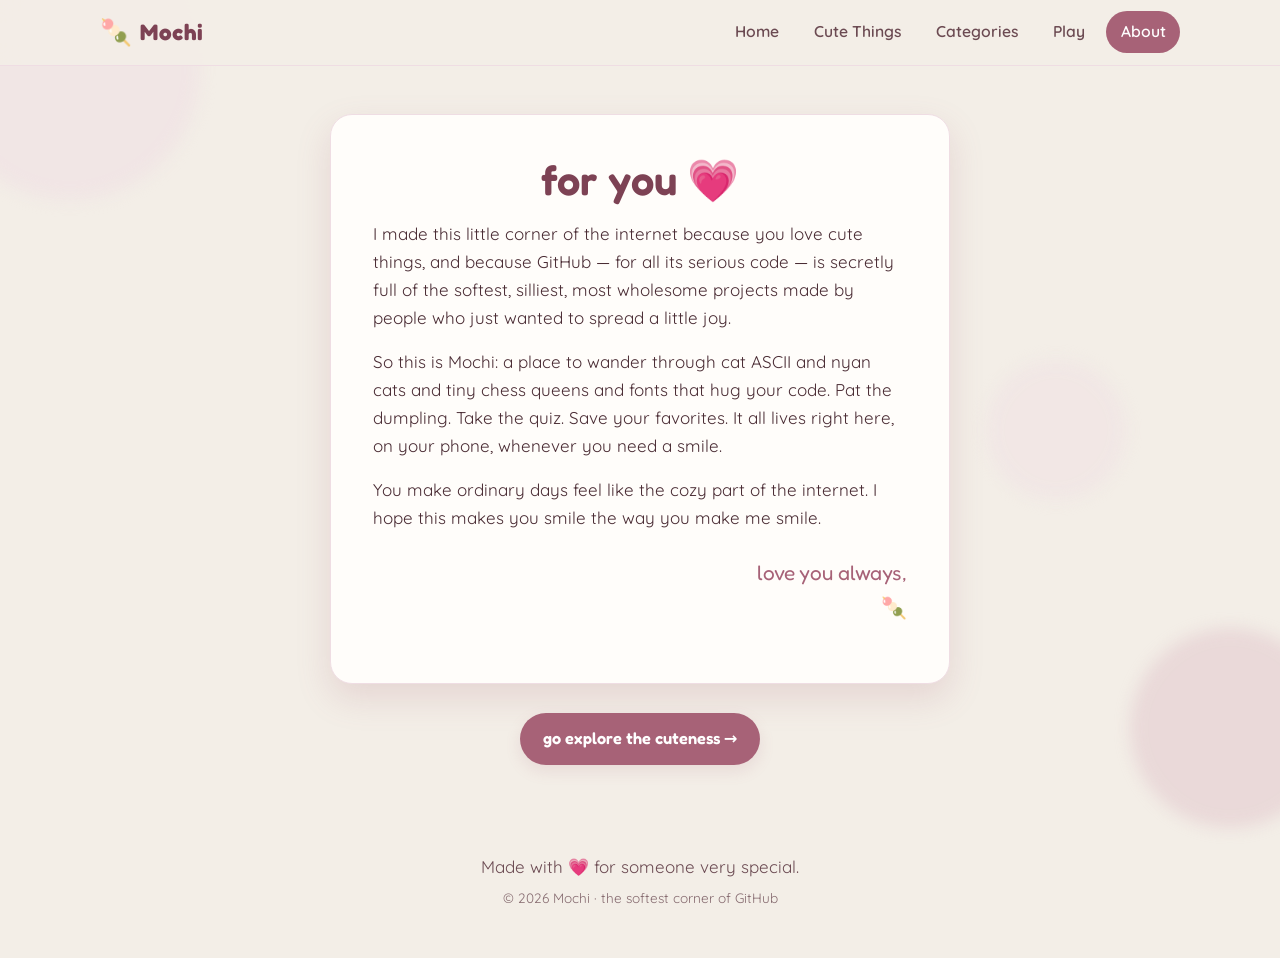
==== about.html @ 3a144804 "Create About page with heartfelt message and links This HTML file serves as the 'About' page for the" ====
<!DOCTYPE html>
<html lang="en">
<head>
  <meta charset="UTF-8">
  <meta name="viewport" content="width=device-width, initial-scale=1, viewport-fit=cover">
  <title>About · Mochi</title>
  <meta name="description" content="A little love letter.">
  <link rel="icon" href="data:image/svg+xml,<svg xmlns='http://www.w3.org/2000/svg' viewBox='0 0 100 100'><text y='.9em' font-size='90'>🍡</text></svg>">
  <link rel="preconnect" href="https://fonts.googleapis.com">
  <link rel="preconnect" href="https://fonts.gstatic.com" crossorigin>
  <link href="https://fonts.googleapis.com/css2?family=Fredoka:wght@500;600;700&family=Quicksand:wght@400;500;600;700&display=swap" rel="stylesheet">
  <link rel="stylesheet" href="assets/style.css">
</head>
<body>
  <div class="bg-deco" aria-hidden="true"><span></span><span></span><span></span></div>

  <header class="site-header">
    <div class="wrap header-inner">
      <a class="brand" href="index.html"><span class="brand-mark">🍡</span><span class="brand-name">Mochi</span></a>
      <button class="nav-toggle" aria-label="Open menu" aria-expanded="false">☰</button>
      <nav class="site-nav" aria-label="Main">
        <a href="index.html">Home</a>
        <a href="gallery.html">Cute Things</a>
        <a href="categories.html">Categories</a>
        <a href="play.html">Play</a>
        <a href="about.html">About</a>
      </nav>
    </div>
  </header>

  <main class="wrap">
    <section style="padding:3rem 0">
      <div class="letter reveal">
        <h1>for you 💗</h1>
        <p>I made this little corner of the internet because you love cute things, and because GitHub — for all its serious code — is secretly full of the softest, silliest, most wholesome projects made by people who just wanted to spread a little joy.</p>
        <p>So this is Mochi: a place to wander through cat ASCII and nyan cats and tiny chess queens and fonts that hug your code. Pat the dumpling. Take the quiz. Save your favorites. It all lives right here, on your phone, whenever you need a smile.</p>
        <p>You make ordinary days feel like the cozy part of the internet. I hope this makes you smile the way you make me smile.</p>
        <p class="sign">love you always,<br>🍡</p>
      </div>
      <p style="text-align:center;margin-top:1.8rem">
        <a class="btn" href="gallery.html">go explore the cuteness →</a>
      </p>
    </section>
  </main>

  <footer class="site-footer">
    <p>Made with <span class="heart">💗</span> for someone very special.</p>
    <p class="footer-small">© <span class="year"></span> Mochi · the softest corner of GitHub</p>
  </footer>

  <script src="assets/app.js" defer></script>
</body>
</html>
---- assets/style.css ----
/* ============================================================
   Mochi — the softest corner of GitHub
   Palette: cream #f3eee7 · rose #a76277
   ============================================================ */
:root{
  --cream:#f3eee7;
  --rose:#a76277;
  --rose-deep:#7d4254;
  --rose-soft:#d9b3bf;
  --rose-tint:#efdde3;
  --white:#fffdfa;
  --ink:#4a2c34;
  --ink-soft:#6b4a52;
  --shadow:0 14px 34px rgba(167,98,119,.18);
  --shadow-sm:0 6px 16px rgba(167,98,119,.14);
  --radius:22px;
  --radius-sm:14px;
  --font-head:'Fredoka','Baloo 2',system-ui,sans-serif;
  --font-body:'Quicksand','Nunito',system-ui,sans-serif;
  --maxw:1080px;
}

*{box-sizing:border-box;margin:0;padding:0}
html{scroll-behavior:smooth;-webkit-text-size-adjust:100%}
body{
  font-family:var(--font-body);
  color:var(--ink);
  background:var(--cream);
  line-height:1.65;
  font-size:clamp(15px,1.6vw,17px);
  overflow-x:hidden;
  -webkit-tap-highlight-color:transparent;
}
h1,h2,h3,h4{font-family:var(--font-head);color:var(--rose-deep);line-height:1.15;font-weight:600}
a{color:var(--rose);text-decoration:none}
img{max-width:100%;display:block}
.wrap{width:min(100% - 2.4rem,var(--maxw));margin-inline:auto}

/* ---------- background decorations ---------- */
.bg-deco{position:fixed;inset:0;z-index:-1;overflow:hidden;pointer-events:none}
.bg-deco span{position:absolute;border-radius:50%;filter:blur(8px);opacity:.5}
.bg-deco span:nth-child(1){width:260px;height:260px;background:var(--rose-tint);top:-60px;left:-60px}
.bg-deco span:nth-child(2){width:200px;height:200px;background:var(--rose-soft);bottom:8%;right:-50px;opacity:.35}
.bg-deco span:nth-child(3){width:140px;height:140px;background:var(--rose-tint);top:40%;right:12%;opacity:.4}

/* ---------- header / nav ---------- */
.site-header{
  position:sticky;top:0;z-index:50;
  background:rgba(243,238,231,.82);
  backdrop-filter:blur(10px);
  border-bottom:1px solid var(--rose-tint);
}
.header-inner{
  display:flex;align-items:center;justify-content:space-between;
  padding:.7rem 0;position:relative;
}
.brand{display:flex;align-items:center;gap:.5rem;font-family:var(--font-head);font-weight:700;font-size:1.4rem;color:var(--rose-deep)}
.brand-mark{font-size:1.6rem;animation:wobble 4s ease-in-out infinite}
.brand-name{letter-spacing:.5px}
.nav-toggle{
  display:none;background:var(--white);border:2px solid var(--rose-soft);
  color:var(--rose-deep);font-size:1.3rem;width:46px;height:46px;border-radius:14px;
  cursor:pointer;line-height:1;
}
.site-nav{display:flex;gap:.4rem;flex-wrap:wrap}
.site-nav a{
  padding:.5rem .9rem;border-radius:999px;color:var(--ink-soft);font-weight:600;
  transition:.2s;font-size:.98rem;
}
.site-nav a:hover{background:var(--rose-tint);color:var(--rose-deep)}
.site-nav a.active{background:var(--rose);color:#fff}

/* ---------- buttons ---------- */
.btn{
  display:inline-flex;align-items:center;gap:.5rem;cursor:pointer;
  background:var(--rose);color:#fff;font-family:var(--font-head);font-weight:600;
  font-size:1.02rem;padding:.8rem 1.4rem;border:none;border-radius:999px;
  box-shadow:var(--shadow-sm);transition:transform .15s,box-shadow .2s,background .2s;
}
.btn:hover{transform:translateY(-2px);background:var(--rose-deep);box-shadow:var(--shadow)}
.btn:active{transform:translateY(0) scale(.97)}
.btn.ghost{background:var(--white);color:var(--rose-deep);border:2px solid var(--rose-soft)}
.btn.ghost:hover{background:var(--rose-tint);color:var(--rose-deep)}

/* ---------- hero ---------- */
.hero{text-align:center;padding:clamp(2.5rem,8vw,5rem) 0 3rem}
.hero h1{font-size:clamp(2.6rem,9vw,5rem);color:var(--rose)}
.hero .tag{font-size:clamp(1.1rem,3.5vw,1.5rem);color:var(--rose-deep);margin-top:.3rem;font-weight:600}
.hero p.lead{max-width:34rem;margin:1.2rem auto 0;color:var(--ink-soft);font-size:1.08rem}
.hero-cta{display:flex;gap:.8rem;justify-content:center;flex-wrap:wrap;margin-top:1.8rem}
.hero-emoji{font-size:clamp(3rem,12vw,6rem);animation:floaty 5s ease-in-out infinite}

/* ---------- generic sections ---------- */
section{padding:clamp(2rem,6vw,3.5rem) 0}
.section-head{text-align:center;margin-bottom:2rem}
.section-head h2{font-size:clamp(1.8rem,5vw,2.6rem)}
.section-head p{color:var(--ink-soft);margin-top:.4rem}
.card{
  background:var(--white);border-radius:var(--radius);padding:1.6rem;
  box-shadow:var(--shadow-sm);border:1px solid var(--rose-tint);
}

/* ---------- featured / repo cards ---------- */
.grid{display:grid;gap:1.2rem;grid-template-columns:repeat(auto-fill,minmax(260px,1fr))}
.repo-card{
  background:var(--white);border-radius:var(--radius);padding:1.4rem;
  box-shadow:var(--shadow-sm);border:1px solid var(--rose-tint);
  display:flex;flex-direction:column;gap:.5rem;
  animation:cardIn .45s ease both;transition:transform .2s,box-shadow .2s;
}
.repo-card:hover{transform:translateY(-4px);box-shadow:var(--shadow)}
.repo-top{display:flex;align-items:center;justify-content:space-between}
.repo-emoji{font-size:2.2rem}
.repo-name{font-size:1.25rem;color:var(--rose-deep)}
.repo-owner{color:var(--rose);font-weight:600;font-size:.9rem;margin-top:-.2rem}
.repo-desc{color:var(--ink-soft);font-size:.96rem;flex:1}
.repo-meta{display:flex;align-items:center;gap:.6rem;flex-wrap:wrap;margin-top:.3rem}
.pill{background:var(--rose-tint);color:var(--rose-deep);font-size:.78rem;font-weight:700;padding:.25rem .7rem;border-radius:999px}
.stars{font-size:.85rem;color:var(--ink-soft);font-weight:600}
.repo-link{margin-top:.6rem;font-weight:700;align-self:flex-start}
.repo-link:hover{text-decoration:underline}
.fav-btn{
  background:var(--cream);border:2px solid var(--rose-soft);border-radius:50%;
  width:42px;height:42px;font-size:1.2rem;cursor:pointer;line-height:1;
  display:grid;place-items:center;transition:.15s;
}
.fav-btn:hover{transform:scale(1.12)}
.fav-btn.is-fav{background:var(--rose-tint);border-color:var(--rose)}

/* ---------- stats band ---------- */
.stats{display:flex;gap:1rem;justify-content:center;flex-wrap:wrap;text-align:center}
.stat{background:var(--white);border-radius:var(--radius);padding:1.2rem 1.6rem;box-shadow:var(--shadow-sm);border:1px solid var(--rose-tint);min-width:140px}
.stat b{display:block;font-family:var(--font-head);font-size:1.8rem;color:var(--rose)}
.stat span{color:var(--ink-soft);font-size:.9rem}

/* ---------- "what's inside" features ---------- */
.features{display:grid;gap:1.2rem;grid-template-columns:repeat(auto-fit,minmax(220px,1fr))}
.feature{background:var(--white);border-radius:var(--radius);padding:1.5rem;box-shadow:var(--shadow-sm);border:1px solid var(--rose-tint);text-align:center}
.feature .ico{font-size:2.4rem}
.feature h3{margin:.5rem 0 .3rem;font-size:1.2rem}
.feature p{color:var(--ink-soft);font-size:.95rem}

/* ---------- gallery controls ---------- */
.controls{display:flex;flex-direction:column;gap:1rem;margin-bottom:1.6rem}
.search{
  width:100%;padding:.9rem 1.2rem;border-radius:999px;border:2px solid var(--rose-soft);
  background:var(--white);font-family:var(--font-body);font-size:1rem;color:var(--ink);
}
.search:focus{outline:none;border-color:var(--rose);box-shadow:0 0 0 4px var(--rose-tint)}
.chips{display:flex;gap:.5rem;flex-wrap:wrap}
.chip{
  background:var(--white);border:2px solid var(--rose-soft);color:var(--rose-deep);
  padding:.45rem 1rem;border-radius:999px;font-weight:600;cursor:pointer;font-size:.9rem;transition:.15s;
}
.chip:hover{background:var(--rose-tint)}
.chip.active{background:var(--rose);color:#fff;border-color:var(--rose)}
.fav-bar{display:flex;align-items:center;gap:.5rem;color:var(--rose-deep);font-weight:600}
.empty{text-align:center;color:var(--ink-soft);padding:2rem;font-size:1.1rem}

/* ---------- categories ---------- */
.cat-card{display:block;background:var(--white);border-radius:var(--radius);padding:1.5rem;box-shadow:var(--shadow-sm);border:1px solid var(--rose-tint);transition:.2s}
.cat-card:hover{transform:translateY(-4px);box-shadow:var(--shadow)}
.cat-card .ico{font-size:2.2rem}
.cat-card h3{margin:.4rem 0 .2rem}
.cat-card .count{color:var(--rose);font-weight:700;font-size:.9rem}

/* ---------- play page ---------- */
.pat-stage{text-align:center;padding:1rem 0 2rem}
.pat-btn{
  font-size:clamp(5rem,22vw,9rem);background:none;border:none;cursor:pointer;line-height:1;
  filter:drop-shadow(0 10px 18px rgba(167,98,119,.3));transition:transform .12s;user-select:none;
}
.pat-btn.bounce{animation:pop .35s ease}
.pat-count{font-family:var(--font-head);font-size:2.2rem;color:var(--rose)}
.pat-msg{min-height:1.6em;color:var(--rose-deep);font-weight:600;margin-top:.4rem}

.quiz{max-width:560px;margin:0 auto;background:var(--white);border-radius:var(--radius);padding:1.8rem;box-shadow:var(--shadow-sm);border:1px solid var(--rose-tint)}
.quiz-step{color:var(--rose);font-weight:700;font-size:.85rem;text-transform:uppercase;letter-spacing:1px}
.quiz-q{font-size:1.4rem;margin:.4rem 0 1.2rem}
.quiz-opts{display:grid;gap:.7rem}
.quiz-opt{
  background:var(--cream);border:2px solid var(--rose-soft);border-radius:var(--radius-sm);
  padding:.9rem 1.1rem;font-family:var(--font-body);font-size:1.02rem;font-weight:600;
  color:var(--ink);cursor:pointer;text-align:left;transition:.15s;
}
.quiz-opt:hover{background:var(--rose-tint);border-color:var(--rose);transform:translateX(4px)}
.quiz-result{text-align:center}
.result-emoji{font-size:4.5rem;animation:wobble 3s ease-in-out infinite}
.quiz-result h3{font-size:1.8rem;margin:.4rem 0}
.quiz-result p{color:var(--ink-soft);margin-bottom:1.2rem}

/* ---------- about / love note ---------- */
.letter{max-width:620px;margin:0 auto;background:var(--white);border-radius:var(--radius);padding:clamp(1.6rem,5vw,2.6rem);box-shadow:var(--shadow);border:1px solid var(--rose-tint)}
.letter h1{font-size:clamp(1.8rem,6vw,2.6rem);text-align:center}
.letter p{margin:1rem 0;color:var(--ink)}
.letter .sign{text-align:right;font-family:var(--font-head);color:var(--rose);font-size:1.3rem;margin-top:1.5rem}

/* ---------- footer ---------- */
.site-footer{text-align:center;padding:2.5rem 1rem 3rem;color:var(--ink-soft)}
.site-footer .heart{color:var(--rose)}
.footer-small{font-size:.85rem;margin-top:.4rem;opacity:.8}

/* ---------- floating hearts ---------- */
.float-heart{position:fixed;pointer-events:none;font-size:1.4rem;transform:translate(-50%,-50%);animation:floatUp 1s ease-out forwards;z-index:9999}

/* ---------- reveal on scroll ---------- */
.reveal{opacity:0;transform:translateY(22px);transition:opacity .6s ease,transform .6s ease}
.reveal.is-visible{opacity:1;transform:none}

/* ---------- animations ---------- */
@keyframes floaty{0%,100%{transform:translateY(0)}50%{transform:translateY(-14px)}}
@keyframes wobble{0%,100%{transform:rotate(-6deg)}50%{transform:rotate(6deg)}}
@keyframes pop{0%{transform:scale(1)}40%{transform:scale(1.18)}100%{transform:scale(1)}}
@keyframes cardIn{from{opacity:0;transform:translateY(14px) scale(.98)}to{opacity:1;transform:none}}
@keyframes floatUp{0%{opacity:1;transform:translate(-50%,-50%) scale(.6)}100%{opacity:0;transform:translate(-50%,-160%) scale(1.25)}}

/* ---------- responsive ---------- */
@media (max-width:720px){
  .nav-toggle{display:block}
  .site-nav{
    position:absolute;top:100%;left:0;right:0;
    flex-direction:column;background:var(--white);
    padding:.6rem;gap:.2rem;box-shadow:var(--shadow);
    border-radius:0 0 var(--radius) var(--radius);
    transform:scaleY(0);transform-origin:top;opacity:0;
    transition:transform .22s ease,opacity .22s ease;pointer-events:none;
  }
  .site-nav.open{transform:scaleY(1);opacity:1;pointer-events:auto}
  .site-nav a{padding:.8rem 1rem;font-size:1.05rem}
  .hero-cta .btn{flex:1 1 auto;justify-content:center}
}

/* ---------- reduced motion ---------- */
@media (prefers-reduced-motion:reduce){
  *{animation:none!important;transition:none!important;scroll-behavior:auto!important}
  .reveal{opacity:1;transform:none}
  .repo-card{animation:none}
}
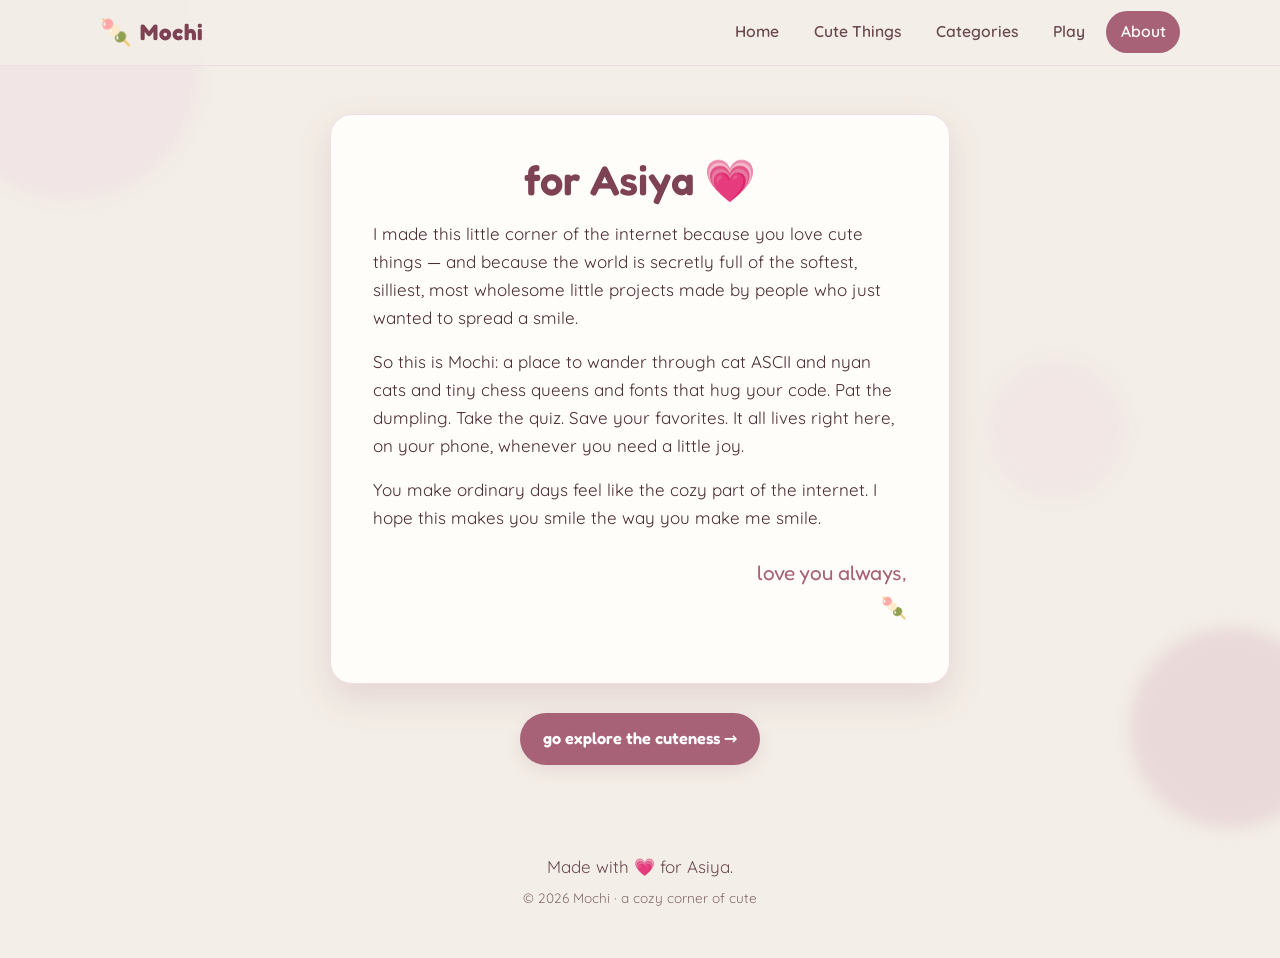
==== commit 5fa39bab: "Personalize About page for Asiya Updated the content to personalize the message for Asiya." ====
--- a/about.html
+++ b/about.html
@@ -4,7 +4,7 @@
   <meta charset="UTF-8">
   <meta name="viewport" content="width=device-width, initial-scale=1, viewport-fit=cover">
   <title>About · Mochi</title>
-  <meta name="description" content="A little love letter.">
+  <meta name="description" content="A little love letter for Asiya.">
   <link rel="icon" href="data:image/svg+xml,<svg xmlns='http://www.w3.org/2000/svg' viewBox='0 0 100 100'><text y='.9em' font-size='90'>🍡</text></svg>">
   <link rel="preconnect" href="https://fonts.googleapis.com">
   <link rel="preconnect" href="https://fonts.gstatic.com" crossorigin>
@@ -31,9 +31,9 @@
   <main class="wrap">
     <section style="padding:3rem 0">
       <div class="letter reveal">
-        <h1>for you 💗</h1>
-        <p>I made this little corner of the internet because you love cute things, and because GitHub — for all its serious code — is secretly full of the softest, silliest, most wholesome projects made by people who just wanted to spread a little joy.</p>
-        <p>So this is Mochi: a place to wander through cat ASCII and nyan cats and tiny chess queens and fonts that hug your code. Pat the dumpling. Take the quiz. Save your favorites. It all lives right here, on your phone, whenever you need a smile.</p>
+        <h1>for Asiya 💗</h1>
+        <p>I made this little corner of the internet because you love cute things — and because the world is secretly full of the softest, silliest, most wholesome little projects made by people who just wanted to spread a smile.</p>
+        <p>So this is Mochi: a place to wander through cat ASCII and nyan cats and tiny chess queens and fonts that hug your code. Pat the dumpling. Take the quiz. Save your favorites. It all lives right here, on your phone, whenever you need a little joy.</p>
         <p>You make ordinary days feel like the cozy part of the internet. I hope this makes you smile the way you make me smile.</p>
         <p class="sign">love you always,<br>🍡</p>
       </div>
@@ -44,8 +44,8 @@
   </main>
 
   <footer class="site-footer">
-    <p>Made with <span class="heart">💗</span> for someone very special.</p>
-    <p class="footer-small">© <span class="year"></span> Mochi · the softest corner of GitHub</p>
+    <p>Made with <span class="heart">💗</span> for Asiya.</p>
+    <p class="footer-small">© <span class="year"></span> Mochi · a cozy corner of cute</p>
   </footer>
 
   <script src="assets/app.js" defer></script>
